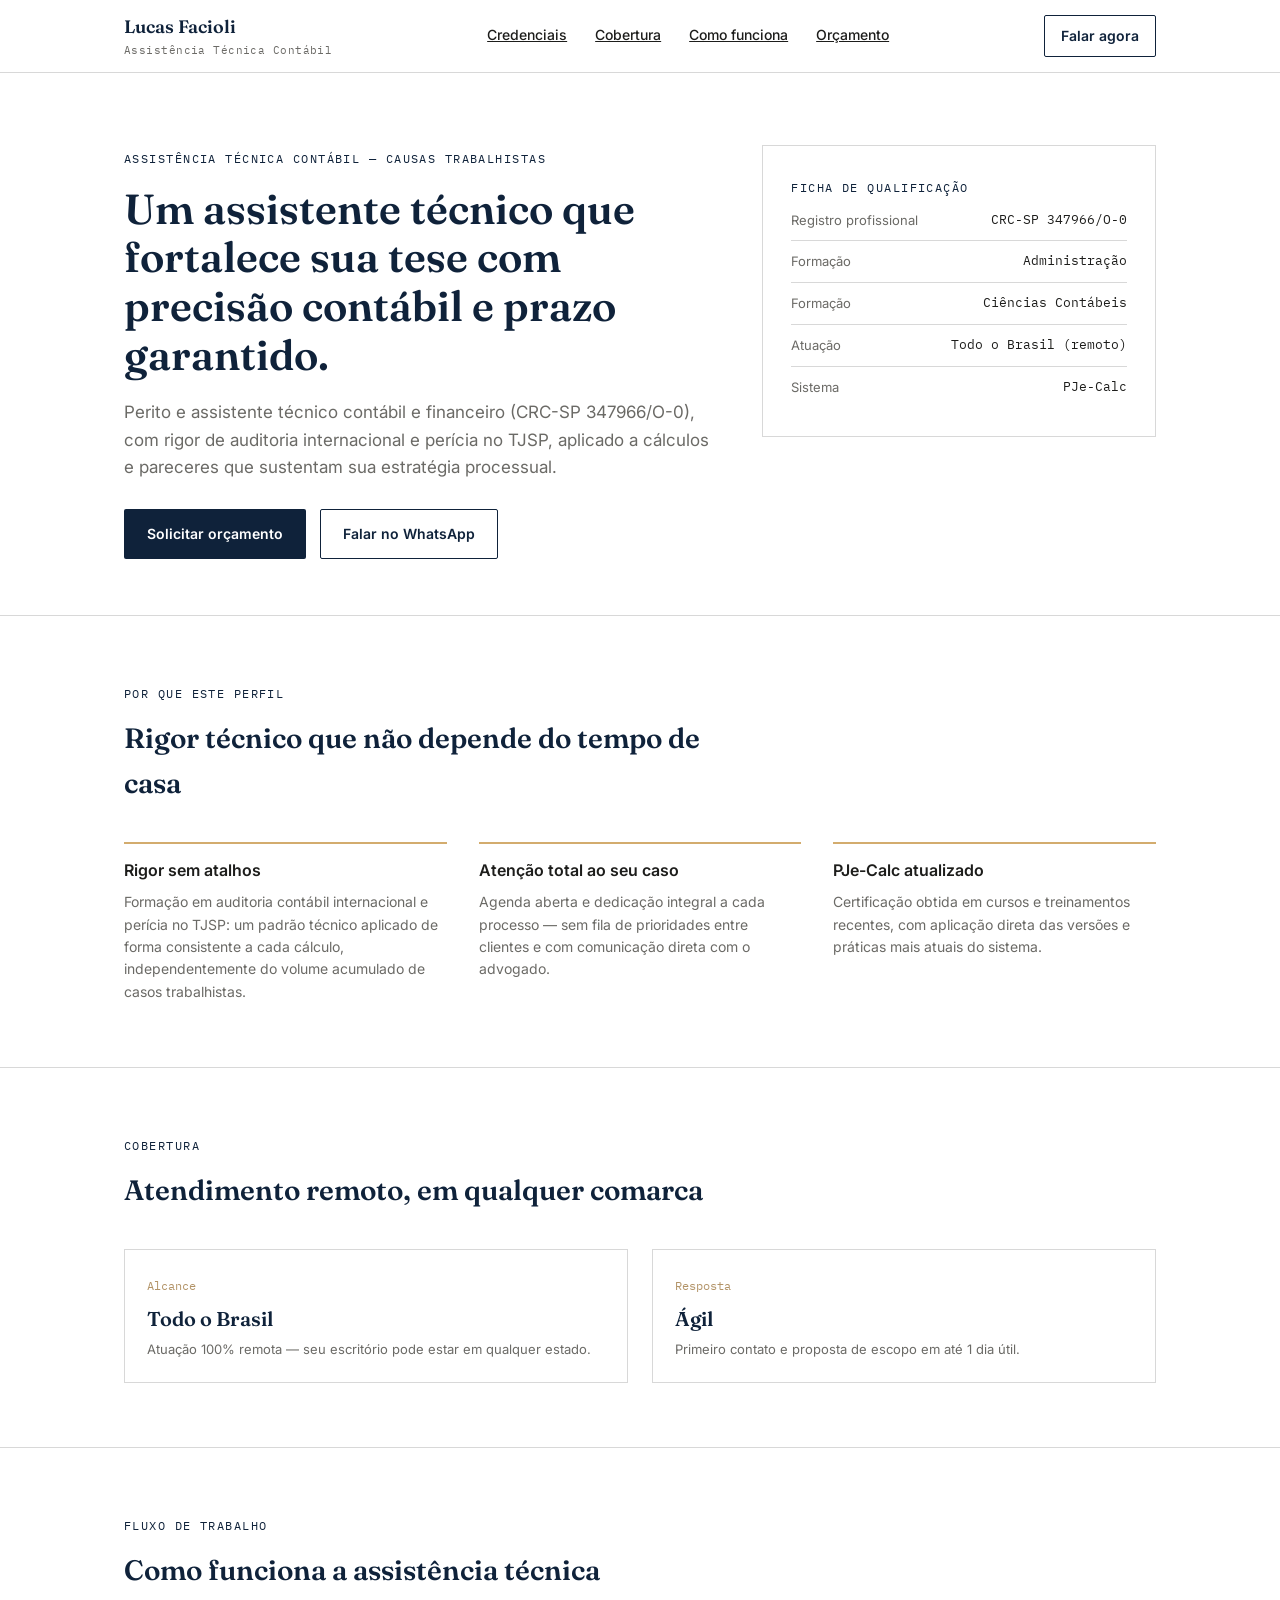
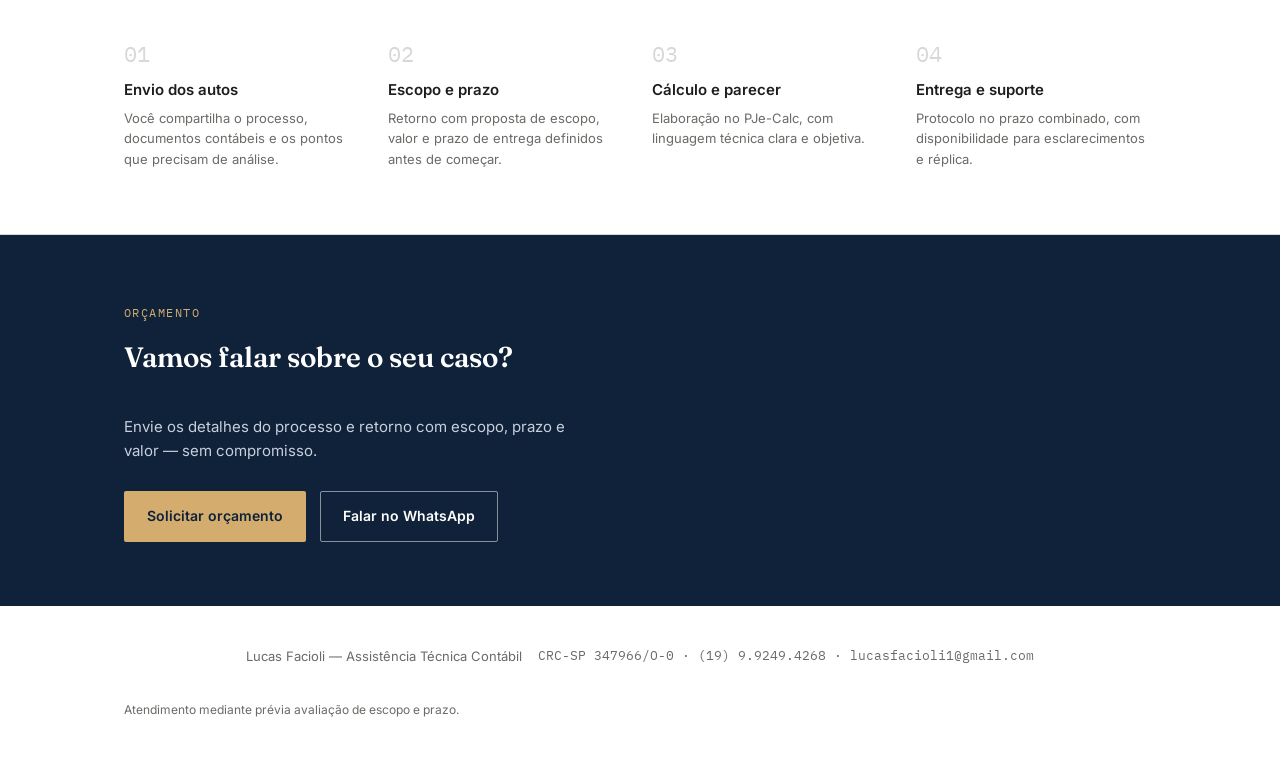
==== advogados/index.html @ 5efcbf11 "rebranding trabalhista, FAQ e preview de link" ====
<!DOCTYPE html>
<html lang="pt-BR">
<head>
<meta charset="UTF-8">
<meta name="viewport" content="width=device-width, initial-scale=1.0">
<title>Lucas Facioli — Assistência Técnica Contábil para Advogados</title>
<meta name="description" content="Assistente técnico contábil (CRC-SP 347966/O-0) para causas trabalhistas: cálculos e pareceres precisos, entregues no prazo, em todo o Brasil.">
<meta property="og:title" content="Lucas Facioli — Assistência Técnica Contábil para Advogados">
<meta property="og:description" content="Cálculos trabalhistas tecnicamente sólidos, entregues no prazo que sua causa exige.">
<meta property="og:type" content="website">
<meta property="og:locale" content="pt_BR">
<meta property="og:url" content="https://lucasfacioli.com.br/advogados">
<meta property="og:image" content="https://lucasfacioli.com.br/assets/og-advogados.jpg">
<meta name="twitter:card" content="summary_large_image">
<meta name="twitter:title" content="Lucas Facioli — Assistência Técnica Contábil para Advogados">
<meta name="twitter:description" content="Cálculos trabalhistas tecnicamente sólidos, entregues no prazo que sua causa exige.">
<meta name="twitter:image" content="https://lucasfacioli.com.br/assets/og-advogados.jpg">
<link rel="preconnect" href="https://fonts.googleapis.com">
<link rel="preconnect" href="https://fonts.gstatic.com" crossorigin>
<link rel="icon" type="image/png" href="../assets/favicon.png">
<link rel="apple-touch-icon" href="../assets/favicon.png">
<link rel="stylesheet" href="../style.css">
</head>
<body>

<header>
  <div class="wrap">
    <div class="brand">Lucas Facioli<small>Assistência Técnica Contábil</small></div>
    <nav>
      <a href="#credenciais">Credenciais</a>
      <a href="#disponibilidade">Cobertura</a>
      <a href="#como-funciona">Como funciona</a>
      <a href="#contato">Orçamento</a>
    </nav>
    <a href="#contato" class="btn btn-secondary" style="padding:9px 16px;">Falar agora</a>
  </div>
</header>

<section class="hero">
  <div class="wrap hero-grid">
    <div>
      <span class="eyebrow">Assistência técnica contábil — causas trabalhistas</span>
      <h1>Um assistente técnico que fortalece sua tese com precisão contábil e prazo garantido.</h1>
      <p class="lead">Perito e assistente técnico contábil e financeiro (CRC-SP 347966/O-0), com rigor de auditoria internacional e perícia no TJSP, aplicado a cálculos e pareceres que sustentam sua estratégia processual.</p>
      <div class="cta-row">
        <a class="btn btn-primary" href="mailto:lucasfacioli1@gmail.com?subject=Solicita%C3%A7%C3%A3o%20de%20or%C3%A7amento%20%E2%80%94%20Assist%C3%AAncia%20t%C3%A9cnica%20cont%C3%A1bil">Solicitar orçamento</a>
        <a class="btn btn-secondary" href="https://wa.me/5519992494268" target="_blank" rel="noopener">Falar no WhatsApp</a>
      </div>
    </div>
    <div class="card">
      <span class="eyebrow">Ficha de qualificação</span>
      <div class="field"><span>Registro profissional</span><span>CRC-SP 347966/O-0</span></div>
      <div class="field"><span>Formação</span><span>Administração</span></div>
      <div class="field"><span>Formação</span><span>Ciências Contábeis</span></div>
      <div class="field"><span>Atuação</span><span>Todo o Brasil (remoto)</span></div>
      <div class="field"><span>Sistema</span><span>PJe-Calc</span></div>
    </div>
  </div>
</section>

<section id="credenciais">
  <div class="wrap">
    <span class="eyebrow">Por que este perfil</span>
    <h2>Rigor técnico que não depende do tempo de casa</h2>
    <div class="cols-3">
      <div class="item">
        <h3>Rigor sem atalhos</h3>
        <p>Formação em auditoria contábil internacional e perícia no TJSP: um padrão técnico aplicado de forma consistente a cada cálculo, independentemente do volume acumulado de casos trabalhistas.</p>
      </div>
      <div class="item">
        <h3>Atenção total ao seu caso</h3>
        <p>Agenda aberta e dedicação integral a cada processo — sem fila de prioridades entre clientes e com comunicação direta com o advogado.</p>
      </div>
      <div class="item">
        <h3>PJe-Calc atualizado</h3>
        <p>Certificação obtida em cursos e treinamentos recentes, com aplicação direta das versões e práticas mais atuais do sistema.</p>
      </div>
    </div>
  </div>
</section>

<section id="disponibilidade">
  <div class="wrap">
    <span class="eyebrow">Cobertura</span>
    <h2>Atendimento remoto, em qualquer comarca</h2>
    <div class="region-grid">
      <div class="region">
        <span class="num">Alcance</span>
        <h3>Todo o Brasil</h3>
        <p>Atuação 100% remota — seu escritório pode estar em qualquer estado.</p>
      </div>
      <div class="region">
        <span class="num">Resposta</span>
        <h3>Ágil</h3>
        <p>Primeiro contato e proposta de escopo em até 1 dia útil.</p>
      </div>
    </div>
  </div>
</section>

<section id="como-funciona">
  <div class="wrap">
    <span class="eyebrow">Fluxo de trabalho</span>
    <h2>Como funciona a assistência técnica</h2>
    <div class="steps">
      <div class="step"><span class="n">01</span><h3>Envio dos autos</h3><p>Você compartilha o processo, documentos contábeis e os pontos que precisam de análise.</p></div>
      <div class="step"><span class="n">02</span><h3>Escopo e prazo</h3><p>Retorno com proposta de escopo, valor e prazo de entrega definidos antes de começar.</p></div>
      <div class="step"><span class="n">03</span><h3>Cálculo e parecer</h3><p>Elaboração no PJe-Calc, com linguagem técnica clara e objetiva.</p></div>
      <div class="step"><span class="n">04</span><h3>Entrega e suporte</h3><p>Protocolo no prazo combinado, com disponibilidade para esclarecimentos e réplica.</p></div>
    </div>
  </div>
</section>

<section class="final" id="contato">
  <div class="wrap">
    <span class="eyebrow">Orçamento</span>
    <h2>Vamos falar sobre o seu caso?</h2>
    <p>Envie os detalhes do processo e retorno com escopo, prazo e valor — sem compromisso.</p>
    <div class="cta-row">
      <a class="btn btn-primary" href="mailto:lucasfacioli1@gmail.com?subject=Solicita%C3%A7%C3%A3o%20de%20or%C3%A7amento%20%E2%80%94%20Assist%C3%AAncia%20t%C3%A9cnica%20cont%C3%A1bil">Solicitar orçamento</a>
      <a class="btn btn-secondary" href="https://wa.me/5519992494268" target="_blank" rel="noopener">Falar no WhatsApp</a>
    </div>
  </div>
</section>

<footer>
  <div class="wrap" style="flex-direction:column;">
    <div class="wrap" style="padding:0;">
      <span>Lucas Facioli — Assistência Técnica Contábil</span>
      <span class="mono">CRC-SP 347966/O-0 · (19) 9.9249.4268 · lucasfacioli1@gmail.com</span>
    </div>
    <p class="legal">Atendimento mediante prévia avaliação de escopo e prazo.</p>
  </div>
</footer>

</body>
</html>
---- style.css ----
@import url('https://fonts.googleapis.com/css2?family=Fraunces:opsz,wght@9..144,600;9..144,700&family=Inter:wght@400;500;600&family=IBM+Plex+Mono:wght@400;500&display=swap');

:root{
  --bg:#FFFFFF;
  --card:#FFFFFF;
  --ink:#1D1D1B;
  --muted:#6B6A66;
  --navy:#0F223A;
  --navy-2:#173556;
  --gold:#D3AC6E;
  --gold-2:#B29367;
  --line:#D8D8D8;
  --serif:'Fraunces', serif;
  --sans:'Inter', sans-serif;
  --mono:'IBM Plex Mono', monospace;
}
*{box-sizing:border-box; margin:0; padding:0;}
html{scroll-behavior:smooth;}
body{
  background:var(--bg);
  color:var(--ink);
  font-family:var(--sans);
  line-height:1.6;
  -webkit-font-smoothing:antialiased;
}
a{color:inherit;}
.wrap{max-width:1080px; margin:0 auto; padding:0 24px;}
.eyebrow{
  font-family:var(--mono);
  font-size:12px;
  letter-spacing:0.12em;
  text-transform:uppercase;
  color:var(--navy);
}

/* Top bar */
header{
  border-bottom:1px solid var(--line);
  position:sticky; top:0; background:rgba(255,255,255,0.92);
  backdrop-filter:blur(6px);
  z-index:10;
}
header .wrap{display:flex; align-items:center; justify-content:space-between; height:72px;}
.brand{font-family:var(--serif); font-weight:600; font-size:18px; color:var(--navy);}
.brand small{display:block; font-family:var(--mono); font-weight:400; font-size:11px; color:var(--muted); letter-spacing:0.04em;}
nav{display:flex; gap:28px; font-size:14px; font-weight:500;}
nav a{border-bottom:1px solid transparent;}
nav a:hover{border-color:var(--gold-2);}
@media (max-width:680px){ nav{display:none;} }

/* Hero */
.hero{padding:72px 0 56px; border-bottom:1px solid var(--line);}
.hero-grid{display:grid; grid-template-columns:1.5fr 1fr; gap:48px; align-items:start;}
@media (max-width:860px){ .hero-grid{grid-template-columns:1fr;} }
.hero h1{font-family:var(--serif); font-size:42px; line-height:1.16; font-weight:600; margin:14px 0 20px; color:var(--navy);}
@media (max-width:640px){ .hero h1{font-size:30px;} }
.hero p.lead{font-size:17px; color:var(--muted); max-width:56ch;}
.cta-row{display:flex; gap:14px; margin-top:28px; flex-wrap:wrap;}
.btn{display:inline-flex; align-items:center; gap:8px; padding:13px 22px; font-size:14px; font-weight:600; border-radius:2px; text-decoration:none; border:1px solid transparent; transition:opacity .15s;}
.btn:hover{opacity:0.85;}
.btn-primary{background:var(--navy); color:#FFFFFF;}
.btn-secondary{border-color:var(--navy); color:var(--navy);}

/* Qualification card */
.card{background:var(--card); border:1px solid var(--line); padding:28px;}
.card .eyebrow{margin-bottom:16px;}
.field{display:flex; justify-content:space-between; gap:12px; padding:10px 0; border-bottom:1px solid var(--line); font-size:13px;}
.field:last-child{border-bottom:none;}
.field span:first-child{color:var(--muted);}
.field span:last-child{font-family:var(--mono); text-align:right;}

/* Sections */
section{padding:64px 0; border-bottom:1px solid var(--line);}
section h2{font-family:var(--serif); font-size:28px; font-weight:600; margin:10px 0 36px; max-width:32ch; color:var(--navy);}

.cols-3{display:grid; grid-template-columns:repeat(3,1fr); gap:32px;}
@media (max-width:780px){ .cols-3{grid-template-columns:1fr;} }
.item h3{font-size:16px; font-weight:600; margin-bottom:8px; padding-top:14px; border-top:2px solid var(--gold);}
.item p{font-size:14px; color:var(--muted);}

.region-grid{display:grid; grid-template-columns:1fr 1fr; gap:24px;}
@media (max-width:600px){ .region-grid{grid-template-columns:1fr;} }
.region{background:var(--card); border:1px solid var(--line); padding:22px;}
.region .num{font-family:var(--mono); font-size:12px; color:var(--gold-2);}
.region h3{font-family:var(--serif); font-size:20px; font-weight:600; margin:6px 0 4px; color:var(--navy);}
.region p{font-size:13px; color:var(--muted);}

.steps{display:grid; grid-template-columns:repeat(4,1fr); gap:24px;}
@media (max-width:860px){ .steps{grid-template-columns:1fr 1fr;} }
@media (max-width:560px){ .steps{grid-template-columns:1fr;} }
.step{position:relative; padding-top:8px;}
.step .n{font-family:var(--mono); font-size:22px; color:var(--line); display:block; margin-bottom:6px;}
.step h3{font-size:15px; font-weight:600; margin-bottom:6px;}
.step p{font-size:13px; color:var(--muted);}

/* Final CTA band */
.final{background:var(--navy); color:#FFFFFF; border-bottom:none;}
.final .eyebrow{color:var(--gold);}
.final h2{color:#FFFFFF;}
.final p{color:#C7D0DB; max-width:52ch; font-size:15px; margin-bottom:24px;}
.final .btn-primary{background:var(--gold); color:var(--navy);}
.final .btn-secondary{border-color:rgba(255,255,255,0.5); color:#FFFFFF;}

footer{padding:40px 0;}
footer .wrap{display:flex; justify-content:space-between; flex-wrap:wrap; gap:16px; font-size:13px; color:var(--muted);}
footer .mono{font-family:var(--mono);}
footer .legal{font-size:12px; color:var(--muted); max-width:60ch; margin-top:18px;}
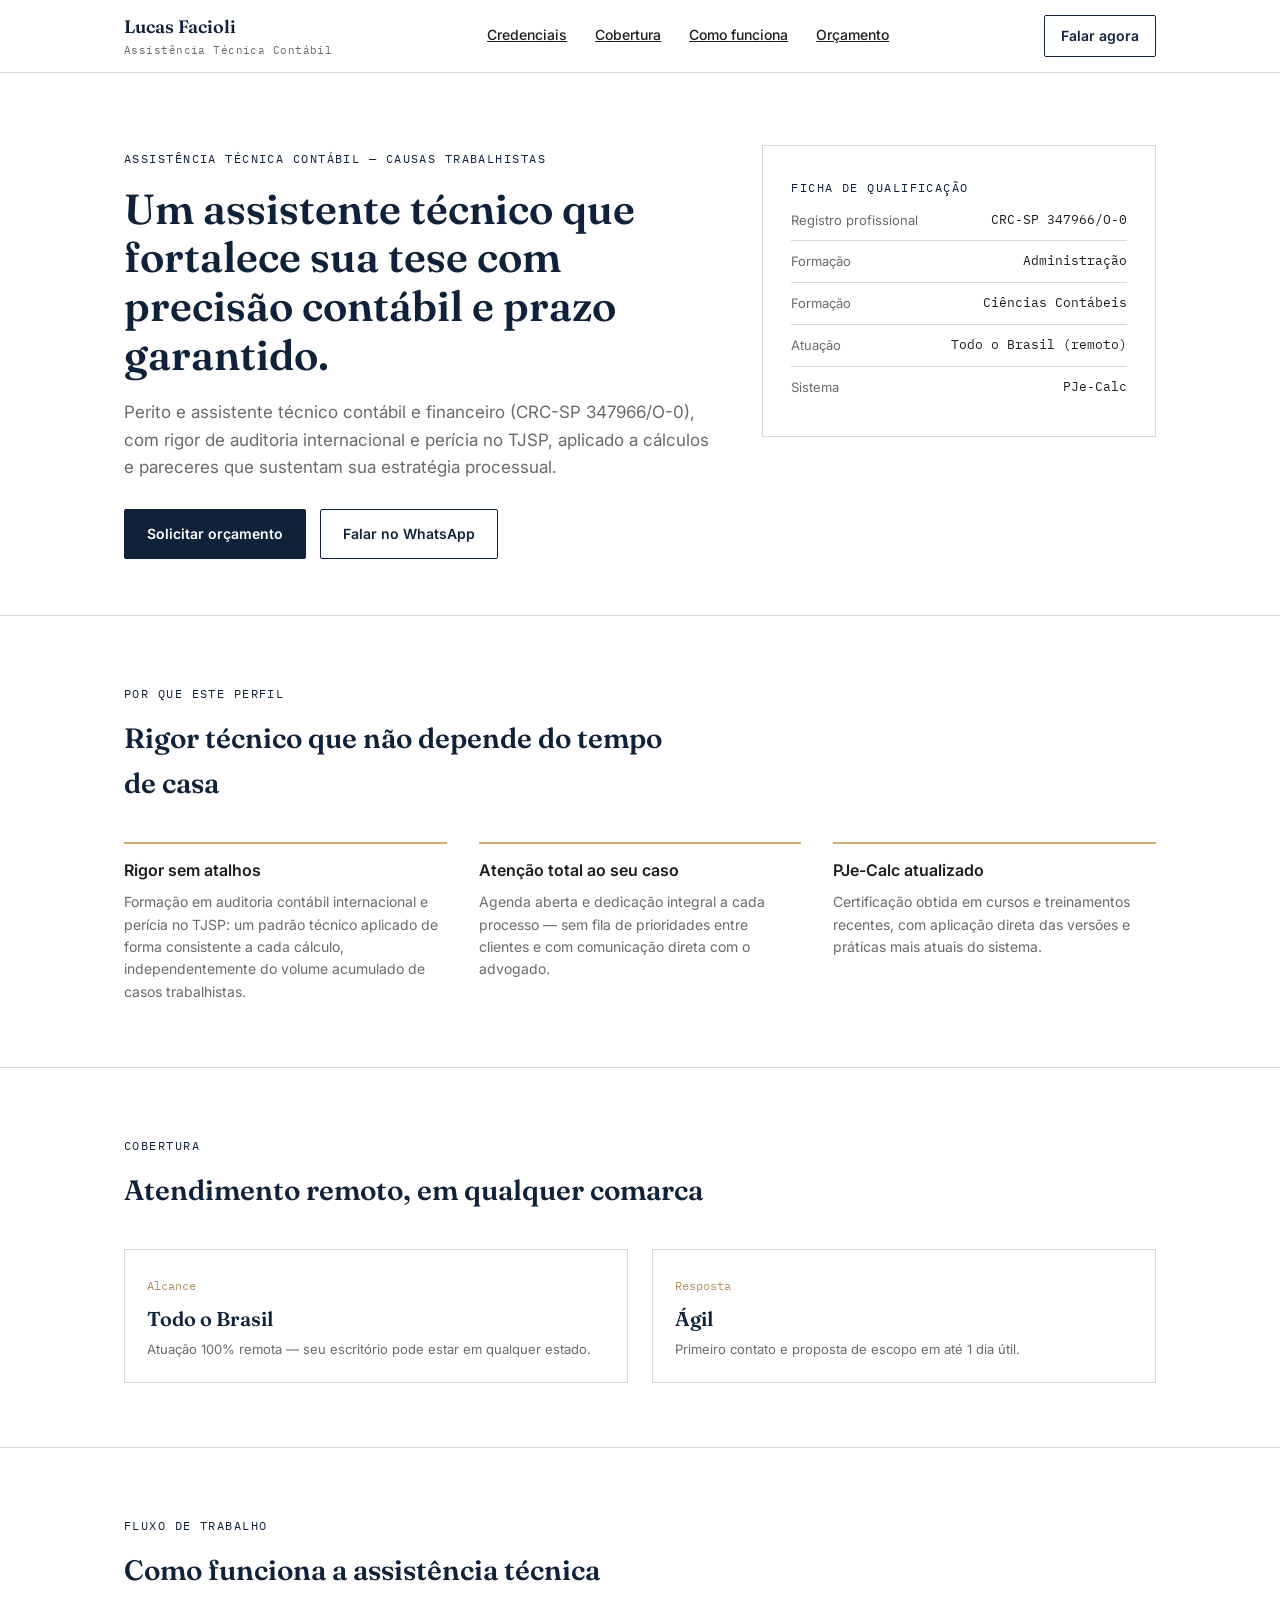
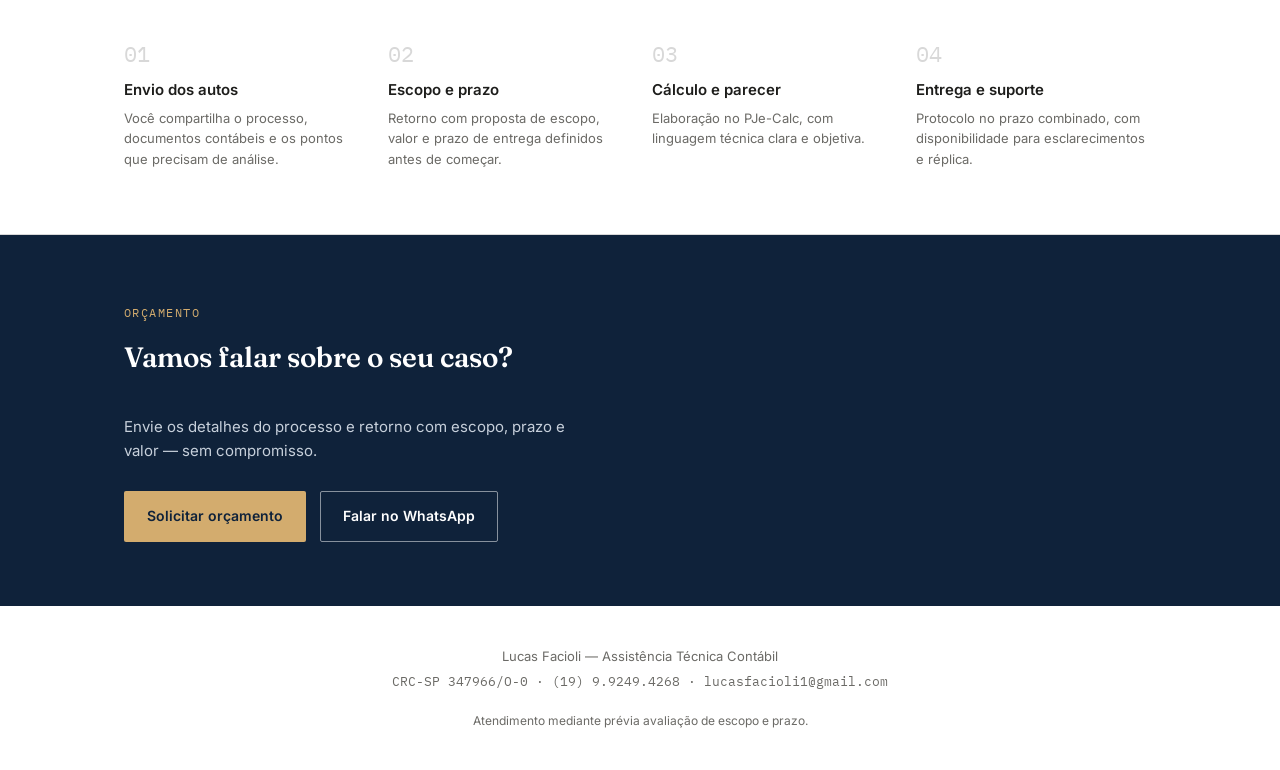
==== commit 508a2715: "corrige titulo, centraliza rodape, whatsapp com mensagem" ====
--- a/advogados/index.html
+++ b/advogados/index.html
@@ -44,7 +44,7 @@
       <p class="lead">Perito e assistente técnico contábil e financeiro (CRC-SP 347966/O-0), com rigor de auditoria internacional e perícia no TJSP, aplicado a cálculos e pareceres que sustentam sua estratégia processual.</p>
       <div class="cta-row">
         <a class="btn btn-primary" href="mailto:lucasfacioli1@gmail.com?subject=Solicita%C3%A7%C3%A3o%20de%20or%C3%A7amento%20%E2%80%94%20Assist%C3%AAncia%20t%C3%A9cnica%20cont%C3%A1bil">Solicitar orçamento</a>
-        <a class="btn btn-secondary" href="https://wa.me/5519992494268" target="_blank" rel="noopener">Falar no WhatsApp</a>
+        <a class="btn btn-secondary" href="https://wa.me/5519992494268?text=Ol%C3%A1%2C%20Lucas%21%20Vim%20pelo%20seu%20site%20e%20gostaria%20de%20solicitar%20um%20or%C3%A7amento%20para%20c%C3%A1lculos%20trabalhistas." target="_blank" rel="noopener">Falar no WhatsApp</a>
       </div>
     </div>
     <div class="card">
@@ -61,7 +61,7 @@
 <section id="credenciais">
   <div class="wrap">
     <span class="eyebrow">Por que este perfil</span>
-    <h2>Rigor técnico que não depende do tempo de casa</h2>
+    <h2>Rigor técnico que não depende do tempo de&nbsp;casa</h2>
     <div class="cols-3">
       <div class="item">
         <h3>Rigor sem atalhos</h3>
@@ -118,17 +118,15 @@
     <p>Envie os detalhes do processo e retorno com escopo, prazo e valor — sem compromisso.</p>
     <div class="cta-row">
       <a class="btn btn-primary" href="mailto:lucasfacioli1@gmail.com?subject=Solicita%C3%A7%C3%A3o%20de%20or%C3%A7amento%20%E2%80%94%20Assist%C3%AAncia%20t%C3%A9cnica%20cont%C3%A1bil">Solicitar orçamento</a>
-      <a class="btn btn-secondary" href="https://wa.me/5519992494268" target="_blank" rel="noopener">Falar no WhatsApp</a>
+      <a class="btn btn-secondary" href="https://wa.me/5519992494268?text=Ol%C3%A1%2C%20Lucas%21%20Vim%20pelo%20seu%20site%20e%20gostaria%20de%20solicitar%20um%20or%C3%A7amento%20para%20c%C3%A1lculos%20trabalhistas." target="_blank" rel="noopener">Falar no WhatsApp</a>
     </div>
   </div>
 </section>
 
 <footer>
-  <div class="wrap" style="flex-direction:column;">
-    <div class="wrap" style="padding:0;">
-      <span>Lucas Facioli — Assistência Técnica Contábil</span>
-      <span class="mono">CRC-SP 347966/O-0 · (19) 9.9249.4268 · lucasfacioli1@gmail.com</span>
-    </div>
+  <div class="wrap footer-center">
+    <span>Lucas Facioli — Assistência Técnica Contábil</span>
+    <span class="mono">CRC-SP 347966/O-0 · (19) 9.9249.4268 · lucasfacioli1@gmail.com</span>
     <p class="legal">Atendimento mediante prévia avaliação de escopo e prazo.</p>
   </div>
 </footer>
--- a/style.css
+++ b/style.css
@@ -101,7 +101,17 @@
 .final .btn-primary{background:var(--gold); color:var(--navy);}
 .final .btn-secondary{border-color:rgba(255,255,255,0.5); color:#FFFFFF;}
 
+.scope-list{list-style:none; display:grid; grid-template-columns:1fr 1fr; gap:10px 24px; margin-top:28px; font-size:14px;}
+.scope-list li{padding-left:16px; position:relative; color:var(--muted);}
+.scope-list li::before{content:"—"; position:absolute; left:0; color:var(--gold-2);}
+@media (max-width:600px){ .scope-list{grid-template-columns:1fr;} }
+
+.faq-item{padding:20px 0; border-bottom:1px solid var(--line);}
+.faq-item:last-child{border-bottom:none;}
+.faq-item h3{font-size:15px; font-weight:600; margin-bottom:6px;}
+.faq-item p{font-size:14px; color:var(--muted);}
+
 footer{padding:40px 0;}
-footer .wrap{display:flex; justify-content:space-between; flex-wrap:wrap; gap:16px; font-size:13px; color:var(--muted);}
+footer .wrap.footer-center{display:flex; flex-direction:column; align-items:center; text-align:center; gap:6px; font-size:13px; color:var(--muted);}
 footer .mono{font-family:var(--mono);}
-footer .legal{font-size:12px; color:var(--muted); max-width:60ch; margin-top:18px;}
+footer .legal{font-size:12px; color:var(--muted); margin-top:12px;}
